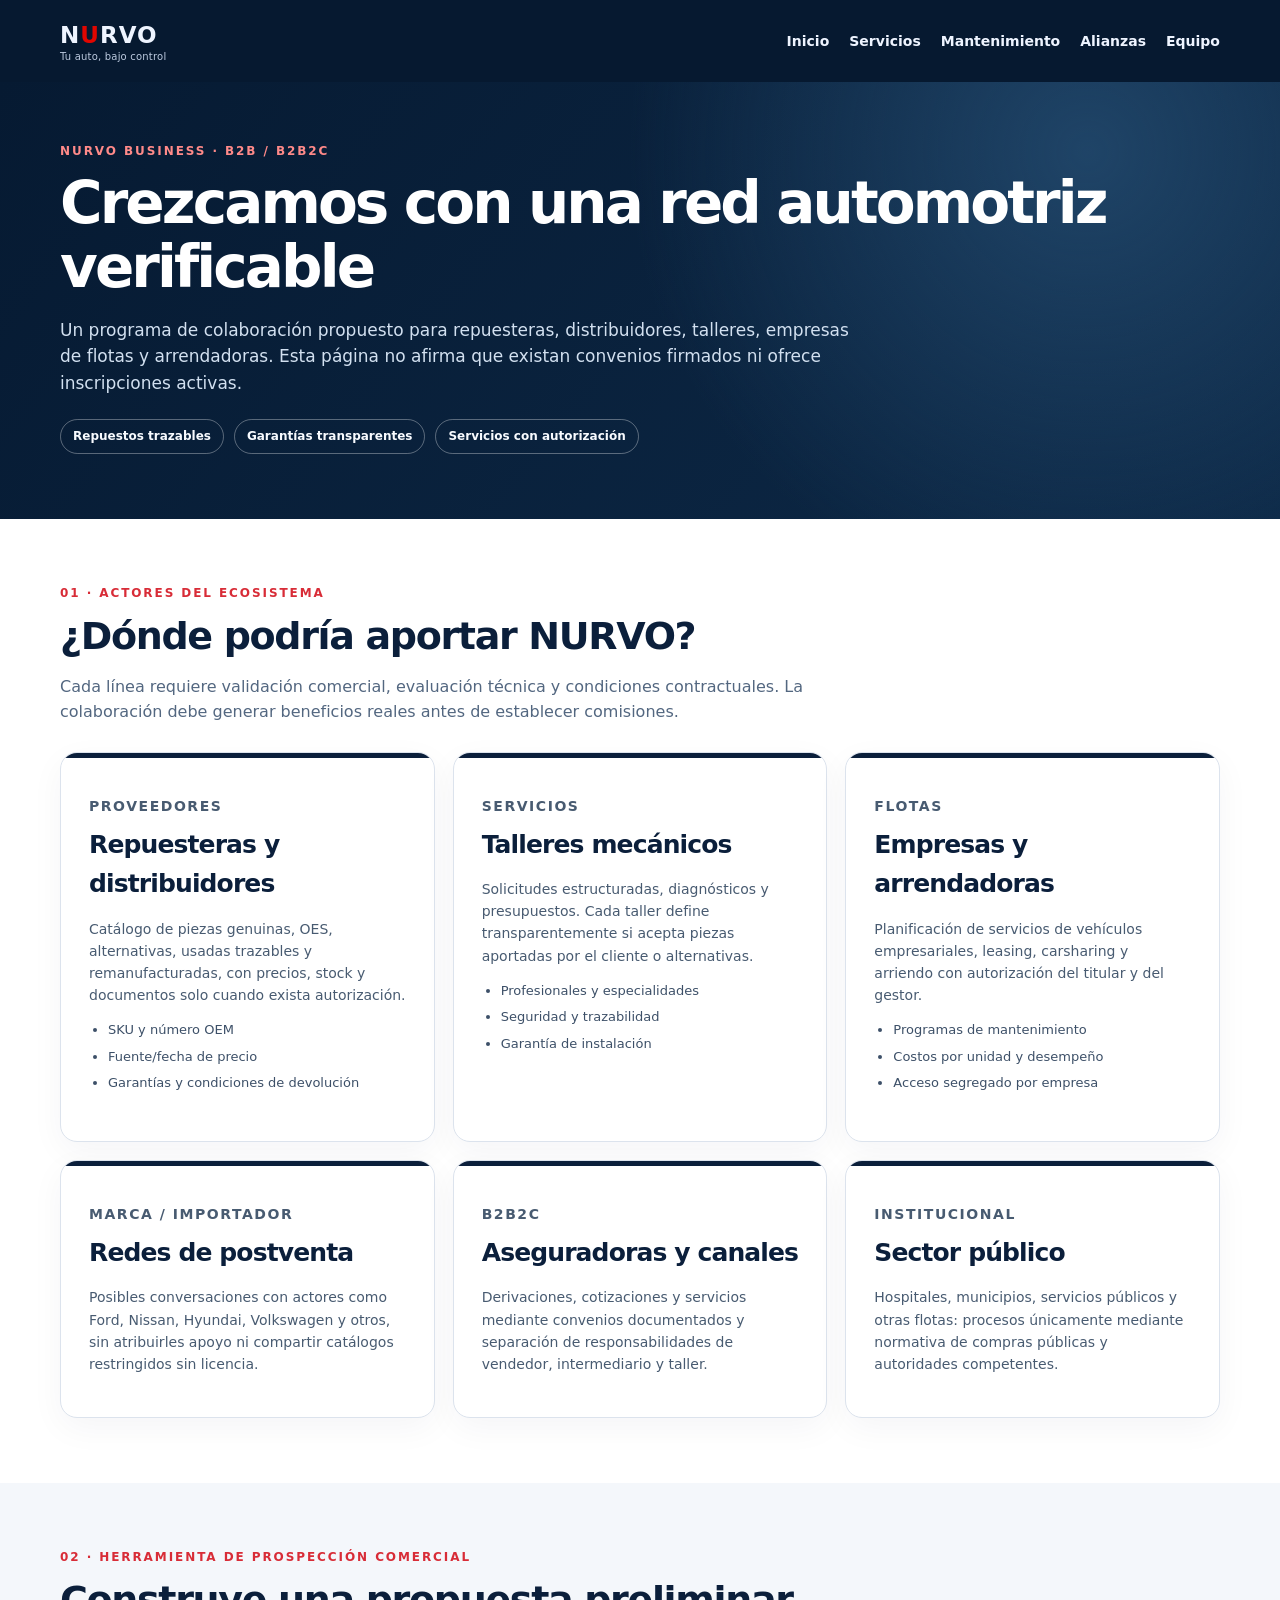
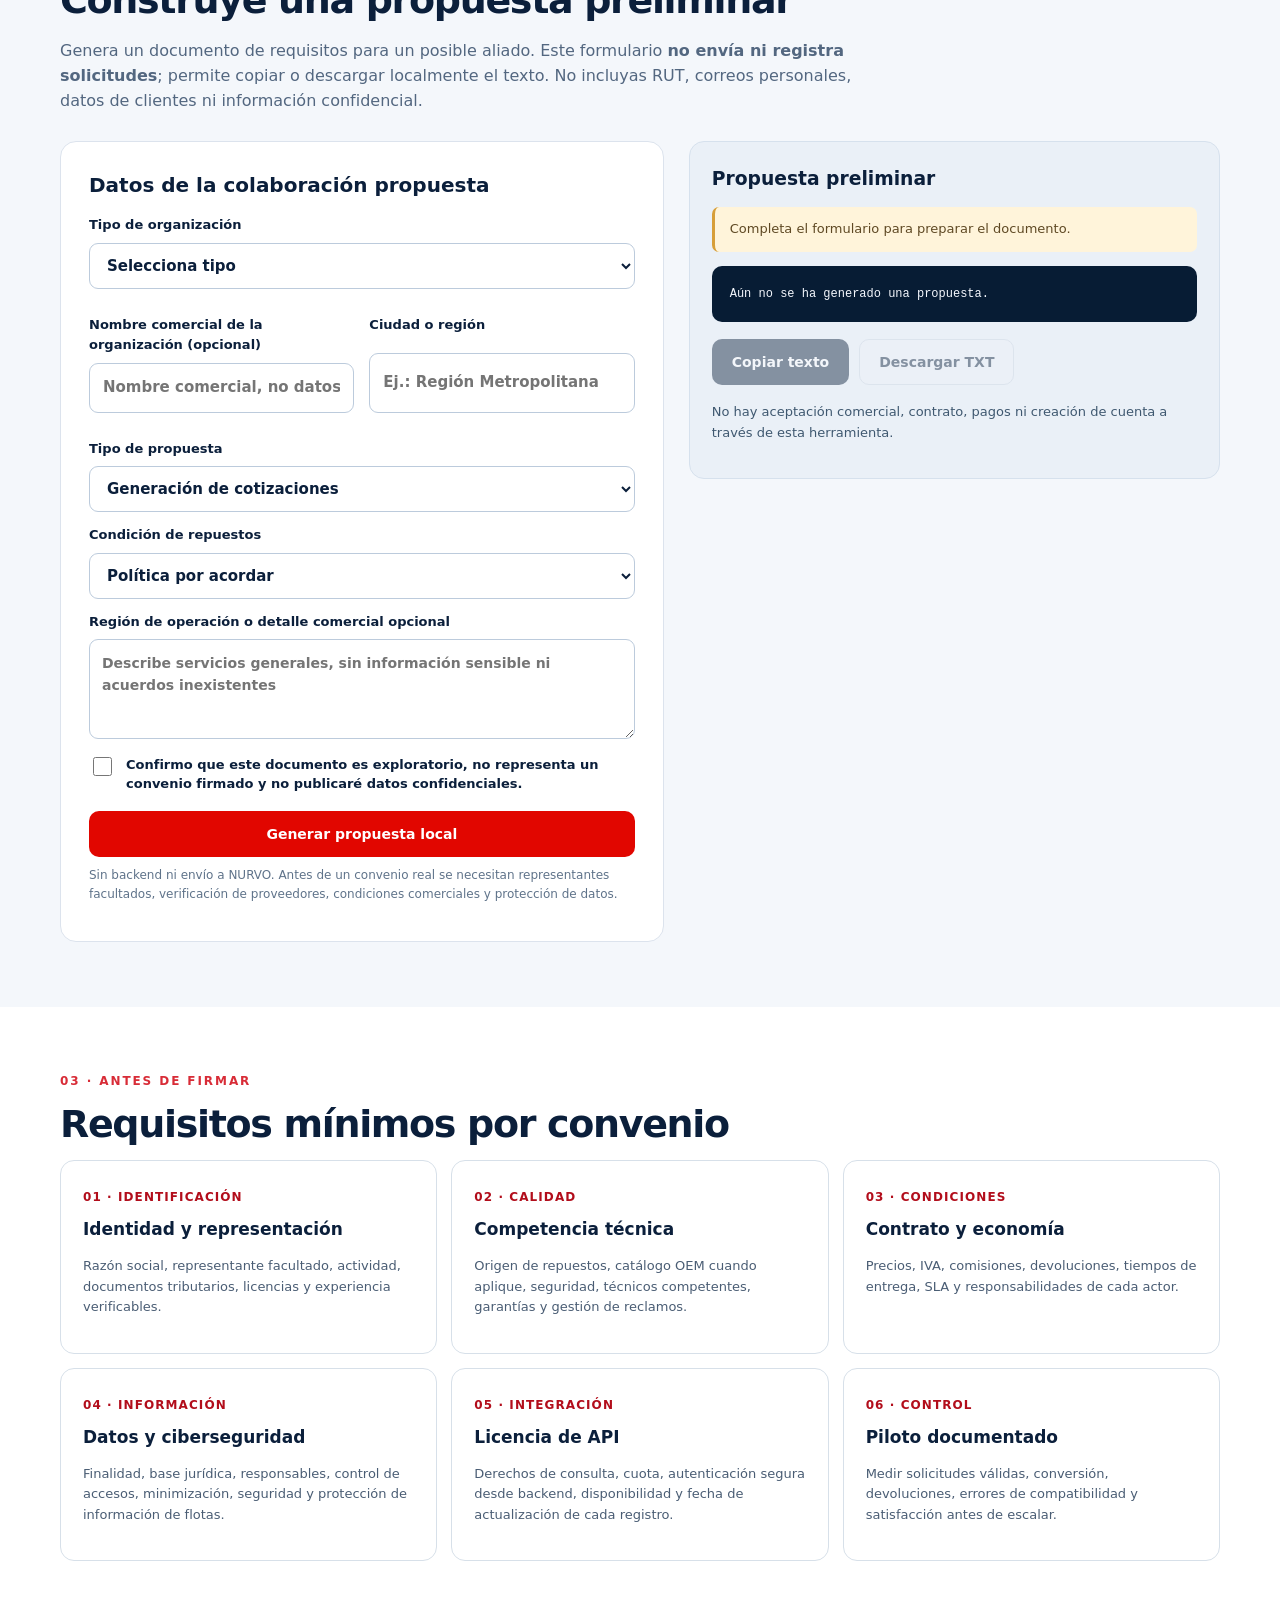
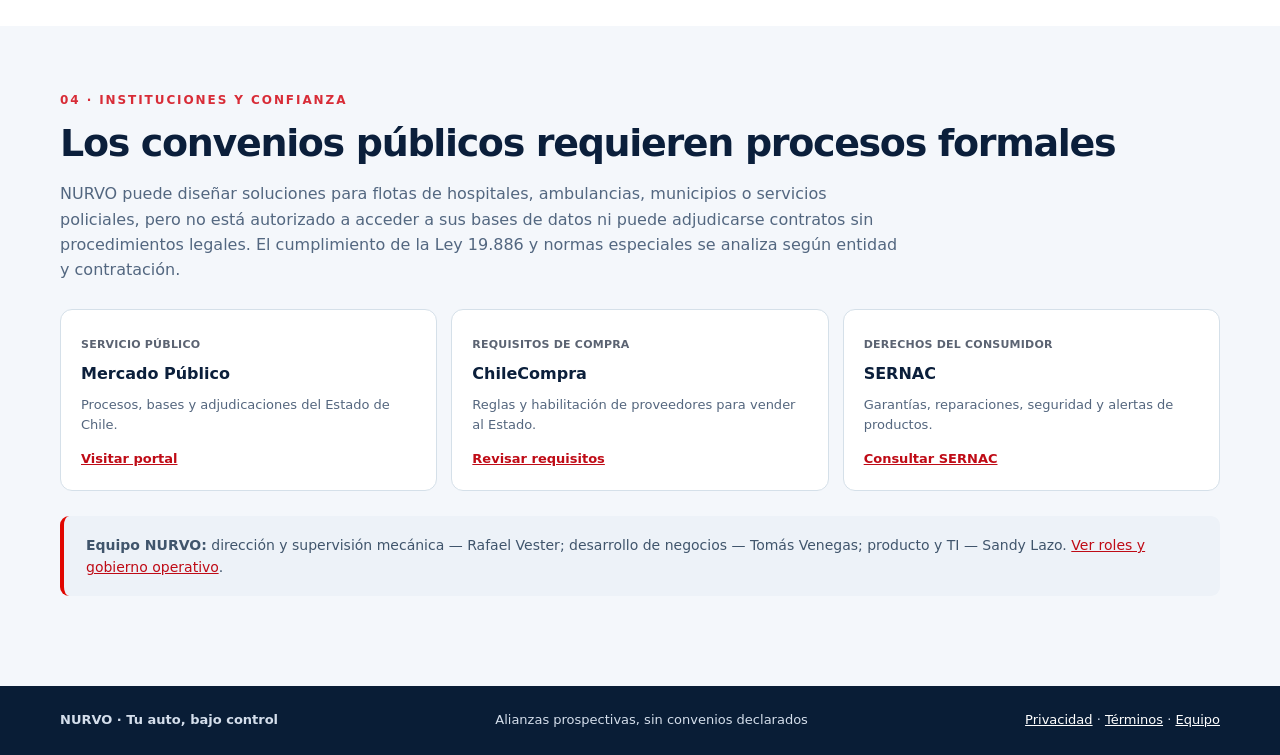
==== alianzas.html @ f5ff2548 "feat: create B2B/B2B2C partner program with honest capability and public procurement disclosures" ====
<!doctype html>
<html lang="es-CL"><head>
<meta charset="utf-8"><meta name="viewport" content="width=device-width,initial-scale=1">
<meta name="theme-color" content="#0B1F3B">
<meta http-equiv="Content-Security-Policy" content="default-src 'self'; script-src 'self'; style-src 'self'; connect-src 'self'; img-src 'self' data:; object-src 'none'; base-uri 'none'; form-action 'self'">
<meta name="description" content="Conoce la propuesta de alianzas de NURVO para repuesteras, talleres, distribuidores, flotas, arrendadoras y servicios públicos en Chile.">
<title>Alianzas para talleres, proveedores y flotas | NURVO</title>
<link rel="stylesheet" href="assets/ecosistema.css"><link rel="stylesheet" href="assets/nurvo-plus.css">
<script src="assets/alianzas.js" defer></script>
</head><body><a href="#contenido" class="skip">Saltar al contenido</a>
<header class="top"><nav class="container nav" aria-label="Principal"><a class="brand" href="index.html">N<span>U</span>RVO <small>Tu auto, bajo control</small></a><div class="nav-links"><a href="index.html">Inicio</a><a href="ecosistema.html">Servicios</a><a href="gestion.html">Mantenimiento</a><a href="alianzas.html" aria-current="page">Alianzas</a><a href="equipo.html">Equipo</a></div></nav></header>
<main id="contenido">
<section class="page-hero"><div class="container"><p class="overline">NURVO Business · B2B / B2B2C</p><h1>Crezcamos con una red automotriz verificable</h1>
<p class="lead">Un programa de colaboración propuesto para repuesteras, distribuidores, talleres, empresas de flotas y arrendadoras. Esta página no afirma que existan convenios firmados ni ofrece inscripciones activas.</p>
<div class="hero-meta"><span>Repuestos trazables</span><span>Garantías transparentes</span><span>Servicios con autorización</span></div></div></section>
<section class="page-section container"><p class="overline">01 · Actores del ecosistema</p><h2>¿Dónde podría aportar NURVO?</h2>
<p class="page-intro">Cada línea requiere validación comercial, evaluación técnica y condiciones contractuales. La colaboración debe generar beneficios reales antes de establecer comisiones.</p>
<div class="card-grid">
<article class="team-card"><p class="person-role">PROVEEDORES</p><h3>Repuesteras y distribuidores</h3><p>Catálogo de piezas genuinas, OES, alternativas, usadas trazables y remanufacturadas, con precios, stock y documentos solo cuando exista autorización.</p><ul><li>SKU y número OEM</li><li>Fuente/fecha de precio</li><li>Garantías y condiciones de devolución</li></ul></article>
<article class="team-card"><p class="person-role">SERVICIOS</p><h3>Talleres mecánicos</h3><p>Solicitudes estructuradas, diagnósticos y presupuestos. Cada taller define transparentemente si acepta piezas aportadas por el cliente o alternativas.</p><ul><li>Profesionales y especialidades</li><li>Seguridad y trazabilidad</li><li>Garantía de instalación</li></ul></article>
<article class="team-card"><p class="person-role">FLOTAS</p><h3>Empresas y arrendadoras</h3><p>Planificación de servicios de vehículos empresariales, leasing, carsharing y arriendo con autorización del titular y del gestor.</p><ul><li>Programas de mantenimiento</li><li>Costos por unidad y desempeño</li><li>Acceso segregado por empresa</li></ul></article>
<article class="team-card"><p class="person-role">MARCA / IMPORTADOR</p><h3>Redes de postventa</h3><p>Posibles conversaciones con actores como Ford, Nissan, Hyundai, Volkswagen y otros, sin atribuirles apoyo ni compartir catálogos restringidos sin licencia.</p></article>
<article class="team-card"><p class="person-role">B2B2C</p><h3>Aseguradoras y canales</h3><p>Derivaciones, cotizaciones y servicios mediante convenios documentados y separación de responsabilidades de vendedor, intermediario y taller.</p></article>
<article class="team-card"><p class="person-role">INSTITUCIONAL</p><h3>Sector público</h3><p>Hospitales, municipios, servicios públicos y otras flotas: procesos únicamente mediante normativa de compras públicas y autoridades competentes.</p></article>
</div></section>
<section class="page-section alt" id="propuesta"><div class="container"><p class="overline">02 · Herramienta de prospección comercial</p><h2>Construye una propuesta preliminar</h2><p class="page-intro">Genera un documento de requisitos para un posible aliado. Este formulario <strong>no envía ni registra solicitudes</strong>; permite copiar o descargar localmente el texto. No incluyas RUT, correos personales, datos de clientes ni información confidencial.</p>
<div class="form-layout">
<form class="form-panel" id="partner-form">
<h3>Datos de la colaboración propuesta</h3>
<label>Tipo de organización<select id="partner-type" required>
<option value="">Selecciona tipo</option>
<option value="repuestos">Repuestera o distribuidor</option>
<option value="taller">Taller mecánico</option>
<option value="flota">Empresa / gestor de flota privada</option>
<option value="arriendo">Carsharing, rent-a-car o leasing</option>
<option value="marca">Marca, importador o red autorizada</option>
<option value="publico">Entidad o flota pública</option>
</select></label>
<div class="two-fields">
<label>Nombre comercial de la organización (opcional)<input id="partner-org" maxlength="80" placeholder="Nombre comercial, no datos personales"></label>
<label>Ciudad o región<input id="partner-region" maxlength="70" placeholder="Ej.: Región Metropolitana"></label></div>
<label>Tipo de propuesta<select id="partner-proposal"><option value="cotizaciones">Generación de cotizaciones</option><option value="catalogo">Catálogo e inventario autorizado</option><option value="mantencion">Mantenimiento y postventa</option><option value="flota">Gestión de flota y programación</option><option value="referidos">Derivaciones y convenios</option></select></label>
<label>Condición de repuestos<select id="partner-parts"><option value="por_definir">Política por acordar</option><option value="genuinos">Genuinos / originales únicamente</option><option value="mixtos">Genuinos, OES y alternativos</option><option value="aportados">Puede evaluar piezas aportadas por el cliente</option></select></label>
<label>Región de operación o detalle comercial opcional<textarea id="partner-notes" maxlength="350" placeholder="Describe servicios generales, sin información sensible ni acuerdos inexistentes"></textarea></label>
<label class="check"><input id="partner-authorized" type="checkbox" required> Confirmo que este documento es exploratorio, no representa un convenio firmado y no publicaré datos confidenciales.</label>
<button class="btn primary wide-btn" type="submit">Generar propuesta local</button>
<p class="form-help">Sin backend ni envío a NURVO. Antes de un convenio real se necesitan representantes facultados, verificación de proveedores, condiciones comerciales y protección de datos.</p>
</form>
<aside class="results"><h3>Propuesta preliminar</h3>
<div id="partner-status" class="status-note" role="status" aria-live="polite">Completa el formulario para preparar el documento.</div>
<div id="partner-requirements"></div>
<pre id="partner-preview" tabindex="0">Aún no se ha generado una propuesta.</pre>
<div class="action-set">
<button class="btn dark" type="button" id="partner-copy" disabled>Copiar texto</button>
<button class="btn soft" type="button" id="partner-download" disabled>Descargar TXT</button>
</div><p class="field-note">No hay aceptación comercial, contrato, pagos ni creación de cuenta a través de esta herramienta.</p>
</aside></div></div></section>
<section class="page-section container"><p class="overline">03 · Antes de firmar</p><h2>Requisitos mínimos por convenio</h2>
<div class="process-grid">
<article class="step-card"><span class="step">01 · IDENTIFICACIÓN</span><h3>Identidad y representación</h3><p>Razón social, representante facultado, actividad, documentos tributarios, licencias y experiencia verificables.</p></article>
<article class="step-card"><span class="step">02 · CALIDAD</span><h3>Competencia técnica</h3><p>Origen de repuestos, catálogo OEM cuando aplique, seguridad, técnicos competentes, garantías y gestión de reclamos.</p></article>
<article class="step-card"><span class="step">03 · CONDICIONES</span><h3>Contrato y economía</h3><p>Precios, IVA, comisiones, devoluciones, tiempos de entrega, SLA y responsabilidades de cada actor.</p></article>
<article class="step-card"><span class="step">04 · INFORMACIÓN</span><h3>Datos y ciberseguridad</h3><p>Finalidad, base jurídica, responsables, control de accesos, minimización, seguridad y protección de información de flotas.</p></article>
<article class="step-card"><span class="step">05 · INTEGRACIÓN</span><h3>Licencia de API</h3><p>Derechos de consulta, cuota, autenticación segura desde backend, disponibilidad y fecha de actualización de cada registro.</p></article>
<article class="step-card"><span class="step">06 · CONTROL</span><h3>Piloto documentado</h3><p>Medir solicitudes válidas, conversión, devoluciones, errores de compatibilidad y satisfacción antes de escalar.</p></article>
</div></section>
<section class="page-section alt"><div class="container"><p class="overline">04 · Instituciones y confianza</p><h2>Los convenios públicos requieren procesos formales</h2>
<p class="page-intro">NURVO puede diseñar soluciones para flotas de hospitales, ambulancias, municipios o servicios policiales, pero no está autorizado a acceder a sus bases de datos ni puede adjudicarse contratos sin procedimientos legales. El cumplimiento de la Ley 19.886 y normas especiales se analiza según entidad y contratación.</p>
<div class="source-grid">
<article class="source-tile"><span class="source-state">SERVICIO PÚBLICO</span><h3>Mercado Público</h3><p>Procesos, bases y adjudicaciones del Estado de Chile.</p><a href="https://www.mercadopublico.cl/" rel="noopener noreferrer" target="_blank">Visitar portal</a></article>
<article class="source-tile"><span class="source-state">REQUISITOS DE COMPRA</span><h3>ChileCompra</h3><p>Reglas y habilitación de proveedores para vender al Estado.</p><a href="https://www.chilecompra.cl/como-vender-al-estado/" rel="noopener noreferrer" target="_blank">Revisar requisitos</a></article>
<article class="source-tile"><span class="source-state">DERECHOS DEL CONSUMIDOR</span><h3>SERNAC</h3><p>Garantías, reparaciones, seguridad y alertas de productos.</p><a href="https://www.sernac.cl/" rel="noopener noreferrer" target="_blank">Consultar SERNAC</a></article>
</div><div class="headline-strip"><p><strong>Equipo NURVO:</strong> dirección y supervisión mecánica — Rafael Vester; desarrollo de negocios — Tomás Venegas; producto y TI — Sandy Lazo. <a href="equipo.html">Ver roles y gobierno operativo</a>.</p></div></div></section>
</main><footer><div class="container footer"><strong>NURVO · Tu auto, bajo control</strong><span>Alianzas prospectivas, sin convenios declarados</span><div><a href="privacidad.html">Privacidad</a> · <a href="terminos.html">Términos</a> · <a href="equipo.html">Equipo</a></div></div></footer>
</body></html>
---- assets/ecosistema.css ----
:root{--ink:#0b1f3b;--red:#e10600;--slate:#4e5f76;--line:#dce3ed;--light:#f4f7fb;--white:#fff;font-family:Inter,ui-sans-serif,system-ui,-apple-system,"Segoe UI",sans-serif;color:var(--ink);background:#fff}
*{box-sizing:border-box}html{scroll-behavior:smooth;scroll-padding-top:90px}body{margin:0;line-height:1.58}a{color:#bf0b16}button,input,select{font:inherit}button{cursor:pointer}a:focus-visible,button:focus-visible,input:focus-visible,select:focus-visible{outline:3px solid #e10600;outline-offset:3px}
.skip{position:absolute;top:-5rem;left:0;background:white;padding:12px;z-index:50}.skip:focus{top:0}
.container{width:min(1160px,calc(100% - 40px));margin:auto}.top{background:#061930;color:white;position:relative;z-index:3}.nav{display:flex;align-items:center;justify-content:space-between;gap:24px;min-height:82px}.nav-links{display:flex;gap:20px;align-items:center;flex-wrap:wrap}.nav a{color:#eef4ff;text-decoration:none;font-size:14px;font-weight:650}.nav a:hover{color:#ff8c8a}.brand{font-size:23px!important;font-weight:900!important;letter-spacing:1px;white-space:nowrap}.brand>span{color:var(--red)}.brand small{display:block;font-size:10px;font-weight:500;letter-spacing:.02em;color:#bdcbe0;margin-top:-5px}
.hero{background:radial-gradient(circle at 92% 8%,#25415c 0,transparent 42%),linear-gradient(135deg,#061830,#0c2544 65%,#08172b);color:white;padding:76px 0 78px}.hero-grid{display:grid;grid-template-columns:1.35fr .85fr;gap:65px;align-items:center}.hero h1{font-size:clamp(35px,5.1vw,62px);line-height:1.09;letter-spacing:-.047em;margin:11px 0 21px;font-weight:800}.hero h1 em{font-style:normal;color:#ff6c6f}.hero .lead{font-size:17px;color:#d4dfef;max-width:650px}.overline{text-transform:uppercase;font-size:12px;letter-spacing:.16em;font-weight:800;color:#d82c37;margin:0 0 11px}.hero .overline{color:#ff7b7f}
.hero-actions,.actions{display:flex;gap:12px;flex-wrap:wrap;margin-top:23px}.btn{display:inline-flex;align-items:center;justify-content:center;border-radius:10px;text-align:center;border:1px solid transparent;min-height:46px;padding:11px 19px;font-weight:750;text-decoration:none;font-size:14px;transition:transform .18s,background .18s}.btn:hover{transform:translateY(-1px)}.btn:disabled{cursor:not-allowed;opacity:.45;transform:none}.btn.primary{background:var(--red);color:white}.btn.primary:hover{background:#bb0804}.btn.ghost{border-color:#708298;color:#fff;background:transparent}.btn.dark{background:var(--ink);color:#fff}.btn.soft{background:#edf1f7;color:var(--ink);border-color:#cdd6e3}
.hero-panel{border:1px solid #536681;background:#102a46b3;border-radius:20px;padding:30px;box-shadow:0 16px 55px #0003}.stat{padding:15px 0;border-bottom:1px solid #48617a;display:grid;gap:3px}.stat span{font-size:12px;color:#ff8386;font-weight:900;letter-spacing:.12em}.stat strong{font-size:16px}.hero-alert{background:#ffffff16;border-left:3px solid #ff6568;color:#e5eef7;padding:14px;margin-top:22px;font-size:13px}.caption{font-size:12px;color:#64748b;margin:15px 0 0}.caption.light{color:#a8b8cc}.section{padding-top:76px;padding-bottom:79px}.section h2{font-size:clamp(28px,3vw,39px);letter-spacing:-.035em;margin:0 0 17px;line-height:1.2}.section h3{font-size:19px;line-height:1.25;margin:4px 0 12px}.section-head{display:flex;align-items:end;justify-content:space-between;gap:50px;margin-bottom:27px}.section-head>div{flex:1}.section-head>p{max-width:450px;color:var(--slate);margin:0}.intro{max-width:780px;color:var(--slate)}
.taxonomy{display:grid;grid-template-columns:repeat(3,1fr);gap:16px;margin-bottom:25px}.type-card{background:#f8fafc;border:1px solid var(--line);border-radius:13px;padding:22px}.type-card .number{font-size:11px;color:#ba1f2a;font-weight:800}.type-card p{font-size:14px;color:#55667a;margin:8px 0 0}
.panel{background:white;border:1px solid var(--line);border-radius:16px;padding:27px;box-shadow:0 8px 30px #10223a09;min-width:0}.panel-heading{display:flex;justify-content:space-between;align-items:center;gap:20px}.muted,.panel p{color:#52637b}.panel .caption{color:#64748b}.filter-row{display:grid;grid-template-columns:repeat(2,minmax(0,1fr));gap:15px}label{font-size:13px;font-weight:750;display:grid;gap:7px;margin:13px 0}input:not([type=checkbox]),select{border:1px solid #bccbdc;border-radius:9px;padding:12px 13px;color:var(--ink);background:#fff;width:100%;min-width:0;font-size:15px}input:focus,select:focus{border-color:#aa1b28}.check{display:flex;align-items:flex-start;gap:11px;line-height:1.45;margin:17px 0;font-weight:600}.check input{width:19px;height:19px;flex:none;accent-color:#aa141e;margin-top:1px}
.part-grid{display:grid;grid-template-columns:repeat(4,minmax(0,1fr));gap:11px;margin-top:17px}.part-tile{padding:16px;border:1px solid var(--line);border-radius:11px;background:#fcfdff;min-height:115px}.part-tile strong{display:block;font-size:14px;margin-bottom:6px}.part-tile span{font-size:12px;color:#586c84}.muted-bg{background:var(--light)}.two-col{display:grid;grid-template-columns:1.12fr .88fr;gap:23px;margin-top:25px;align-items:start}.output{position:sticky;top:14px}.notice{border-left:3px solid #d53e47;background:#fff2f2;padding:12px 14px!important;color:#7d2730!important;margin:0 0 19px!important;border-radius:6px}.notice[data-status="ok"]{background:#e8f4ec;color:#235c41!important;border-color:#39835c}
.checks{display:grid;gap:10px}.check-item{background:#f1f4f8;border-left:3px solid #596b82;border-radius:5px;padding:11px 13px;font-size:13px}.check-item.warn{border-color:#d39c1e;background:#fff5de}.check-item.danger{border-color:#c52c34;background:#fff0f0}#request-preview{white-space:pre-wrap;overflow-wrap:anywhere;background:#0b1f3b;color:#e2eaf7;border-radius:10px;padding:18px;max-height:340px;overflow:auto;font-size:12px;line-height:1.65;max-width:100%;font-family:ui-monospace,SFMono-Regular,Consolas,monospace}
.clean-list{padding-left:18px;color:#42556b}.clean-list li{margin-bottom:12px}.business-grid{display:grid;grid-template-columns:repeat(3,minmax(0,1fr));gap:18px;margin-top:28px}.business-grid article p{font-size:14px}.business-grid article strong{font-size:12px;text-transform:uppercase;letter-spacing:.06em;color:#c9232c}.source-callout{background:#e9eef5;padding:16px 20px;margin-top:22px;border-radius:10px;font-size:14px}
.legal-grid{display:grid;grid-template-columns:repeat(3,minmax(0,1fr));gap:16px}.legal-grid article p{font-size:14px}.legal-grid a{font-weight:750;font-size:13px}.legal-bottom{margin-top:19px}.legal-bottom p{margin:3px 0 9px}.footer{display:flex;gap:25px;justify-content:space-between;flex-wrap:wrap;padding:24px 0;font-size:13px;color:#d4deeb}.footer a{color:white}footer{background:#091d36}
.doc-page .hero{padding:52px 0}.doc-body{max-width:950px}.doc-body section{padding:22px 0;border-bottom:1px solid var(--line)}.doc-body h2{font-size:23px;margin:8px 0}.doc-body p,.doc-body li{font-size:15px;color:#42556b}.doc-body li{margin:8px 0}.doc-alert{padding:17px 20px;background:#fff5db;border-left:4px solid #d49b21;border-radius:8px;color:#5c451b}
@media(max-width:1100px){.part-grid{grid-template-columns:repeat(3,1fr)}.hero-grid{gap:35px}}
@media(max-width:900px){.hero-grid,.two-col{grid-template-columns:1fr}.output{position:static}.taxonomy,.business-grid,.legal-grid{grid-template-columns:repeat(2,minmax(0,1fr))}.section-head{display:block}.section-head>p{max-width:100%}.nav-links{gap:12px}}
@media(max-width:600px){.container{width:min(100% - 32px,1160px)}.nav{padding:16px 0}.nav-links{width:100%;gap:13px}.hero{padding:48px 0}.hero-panel{padding:21px}.section{padding-top:51px;padding-bottom:53px}.taxonomy,.business-grid,.legal-grid,.filter-row,.part-grid{grid-template-columns:1fr}.panel{padding:18px}.hero h1{font-size:38px}.footer{display:block}.footer span{display:block;margin:10px 0}.section-head{margin-bottom:18px}}
@media(prefers-reduced-motion:reduce){*,*:before,*:after{scroll-behavior:auto!important;transition:none!important;animation:none!important}}
.brand-sources{margin-bottom:24px}
---- assets/nurvo-plus.css ----
/* NURVO | consistent design extensions for team, maintenance, fleet and partner tools. */
:root{--nv-red:#e10600;--nv-blue:#0b1f3b;--nv-mist:#f4f7fb;--nv-border:#dce3ed}
.page-hero{background:radial-gradient(circle at 85% 16%,#1f4467 0,transparent 40%),linear-gradient(130deg,#061a32,#0d2947);color:white;padding:60px 0 65px}
.page-hero h1{font-size:clamp(34px,5vw,58px);line-height:1.1;letter-spacing:-.05em;margin:9px 0 17px}
.page-hero .lead{color:#d2e0f0;max-width:790px;font-size:17px}
.page-hero .overline{color:#ff8a89}.hero-meta{display:flex;gap:10px;flex-wrap:wrap;margin-top:22px}
.hero-meta span{border:1px solid #ffffff54;color:#f8fbff;padding:7px 12px;border-radius:100px;font-size:12px;font-weight:700}
.page-section{padding:65px 0}.page-section.alt{background:#f4f7fb}.page-section h2{font-size:clamp(26px,3vw,38px);letter-spacing:-.035em;line-height:1.16;margin:0 0 14px}
.page-intro{max-width:840px;color:#536780;margin-bottom:27px}
.card-grid{display:grid;grid-template-columns:repeat(3,minmax(0,1fr));gap:18px}
.team-card{position:relative;overflow:hidden;border:1px solid var(--nv-border);border-radius:17px;background:white;padding:28px;box-shadow:0 10px 34px #0b1f3b0b;height:100%}
.team-card:before{content:"";position:absolute;inset:0 auto auto 0;width:100%;height:5px;background:var(--nv-blue)}
.team-card.ceo:before{background:var(--nv-red)}
.person-initials{display:flex;align-items:center;justify-content:center;width:62px;height:62px;border-radius:16px;background:#0b1f3b;color:white;font-size:22px;font-weight:800;letter-spacing:-.03em;margin-bottom:20px}
.team-card.ceo .person-initials{background:#a41323}
.person-role{font-size:12px;font-weight:850;text-transform:uppercase;letter-spacing:.11em;color:#af2633;margin-bottom:8px}
.team-card h3{font-size:25px;letter-spacing:-.035em;margin:0 0 7px}
.person-subtitle{font-weight:700;font-size:13px;color:#4f6179;margin:0 0 16px}
.team-card p{font-size:14px;color:#485b71}
.team-card ul{padding-left:19px;font-size:13px;color:#3d5068}
.team-card li{padding-bottom:6px}
.plain-tag{display:inline-flex;margin:10px 0 0;border:1px solid #d1dbe7;border-radius:100px;padding:4px 11px;font-size:11px;font-weight:750;background:#f6f9fc;color:#263a51}
.headline-strip{border-left:4px solid #e10600;background:#edf2f8;padding:18px 22px;border-radius:9px;margin:25px 0}
.headline-strip p{margin:0;font-size:14px;color:#40556c}
.process-grid{display:grid;grid-template-columns:repeat(3,minmax(0,1fr));gap:14px}
.step-card{border:1px solid #d7e0e9;border-radius:14px;padding:22px;background:white}
.step-card .step{font-size:12px;color:#b20d1b;font-weight:900;letter-spacing:.09em}
.step-card h3{font-size:17px;margin:8px 0}
.step-card p{font-size:13px;color:#4a5d74}
.form-layout{display:grid;grid-template-columns:minmax(0,1fr) minmax(0,.88fr);align-items:start;gap:25px}
.form-panel{border:1px solid var(--nv-border);border-radius:16px;background:white;padding:28px;min-width:0}
.form-panel h3{font-size:20px;margin:0 0 14px}
.form-panel fieldset{border:0;margin:0;padding:0}
.form-panel legend{font-size:15px;font-weight:800;padding:17px 0 2px}
.form-panel .form-help{font-size:12px;color:#5f738a;margin:9px 0}
.form-panel textarea{border-radius:9px;border:1px solid #bccbdc;resize:vertical;width:100%;min-height:100px;padding:12px;font:inherit;font-size:14px}
.form-panel [type=checkbox]{accent-color:#e10600}
.two-fields{display:grid;grid-template-columns:repeat(2,minmax(0,1fr));gap:15px}
.wide-btn{width:100%}.results{background:#eaf0f7;border:1px solid #d6e1ed;border-radius:15px;padding:22px;min-width:0}
.results h3{margin:0 0 12px}.results pre{white-space:pre-wrap;overflow-wrap:anywhere;max-height:340px;overflow:auto;background:#071c34;color:#f4f7fd;padding:18px;border-radius:10px;font:12px/1.7 ui-monospace,SFMono-Regular,Consolas,monospace}
.results p{font-size:13px;color:#3f5870}
.status-note{padding:12px 15px;border-left:3px solid #d79e38;background:#fff4da;color:#5f4924;border-radius:7px;margin:14px 0;font-size:13px}
.status-note.good{background:#e8f4ed;border-color:#39916b;color:#1d563e}
.field-note{font-size:12px;color:#62748a}
.metric-row{display:grid;grid-template-columns:repeat(3,minmax(0,1fr));gap:13px;margin:19px 0}
.metric{background:#f0f5fb;padding:16px;border-radius:11px}
.metric strong{display:block;font-size:25px;letter-spacing:-.04em}
.metric span{font-size:12px;color:#52677f}
.table-scroll{width:100%;overflow-x:auto;border:1px solid #dce3ed;border-radius:13px}
.data-table{border-collapse:collapse;min-width:650px;width:100%;font-size:13px}
.data-table th{background:#0b1f3b;color:#fff;text-align:left;font-size:12px;padding:13px}
.data-table td{border-top:1px solid #e4eaf1;padding:12px;vertical-align:top}
.data-table tr:nth-child(even) td{background:#fafcfe}
.data-table button{border:1px solid #aebaca;background:#fff;color:#9a1625;border-radius:7px;padding:6px 10px;font-size:12px}
.action-set{display:flex;gap:10px;flex-wrap:wrap;margin:17px 0}
.action-set button,.action-set a{max-width:100%}
.source-grid{display:grid;grid-template-columns:repeat(3,minmax(0,1fr));gap:14px}
.source-tile{border:1px solid #d5e0e9;border-radius:12px;padding:20px;background:white}
.source-tile h3{font-size:16px;margin:5px 0}.source-tile p{font-size:13px;color:#54667e;margin:9px 0}
.source-state{font-size:11px;letter-spacing:.02em;font-weight:800;color:#5b6372}
.source-state.live{color:#286448}
.source-tile a{font-weight:750;font-size:13px}
.timeline{display:grid;grid-template-columns:repeat(4,minmax(0,1fr));gap:14px;margin-top:24px}
.timeline>div{padding:16px 14px;border-top:3px solid #a7b5c8;background:white;border-radius:9px}
.timeline h3{font-size:14px;margin:5px 0}
.timeline p{font-size:12px;color:#5b7189}
.kpi-list{padding-left:20px;color:#42556f;font-size:14px}.kpi-list li{margin:8px 0}
.anchor-nav{display:flex;gap:10px;flex-wrap:wrap;margin-top:20px}
.anchor-nav a{display:inline-block;padding:8px 12px;background:#fff;border:1px solid #d3dce8;border-radius:9px;font-size:13px;font-weight:700;text-decoration:none;color:#102b4c}
.anchor-nav a:hover{border-color:#e10600}
.callout-warn{padding:16px 19px;background:#fff6df;border-left:4px solid #c99837;border-radius:8px;color:#684d19;font-size:13px}
@media(max-width:960px){.card-grid,.source-grid,.timeline{grid-template-columns:repeat(2,minmax(0,1fr))}.form-layout{grid-template-columns:1fr}}
@media(max-width:650px){.page-hero{padding:45px 0}.page-section{padding:45px 0}.card-grid,.process-grid,.source-grid,.timeline,.two-fields,.metric-row{grid-template-columns:1fr}.form-panel,.results{padding:18px}.person-initials{width:54px;height:54px;font-size:20px}.nav-links{gap:13px}.data-table{min-width:590px}}
@media(prefers-reduced-motion:reduce){*{scroll-behavior:auto!important;transition:none!important}}
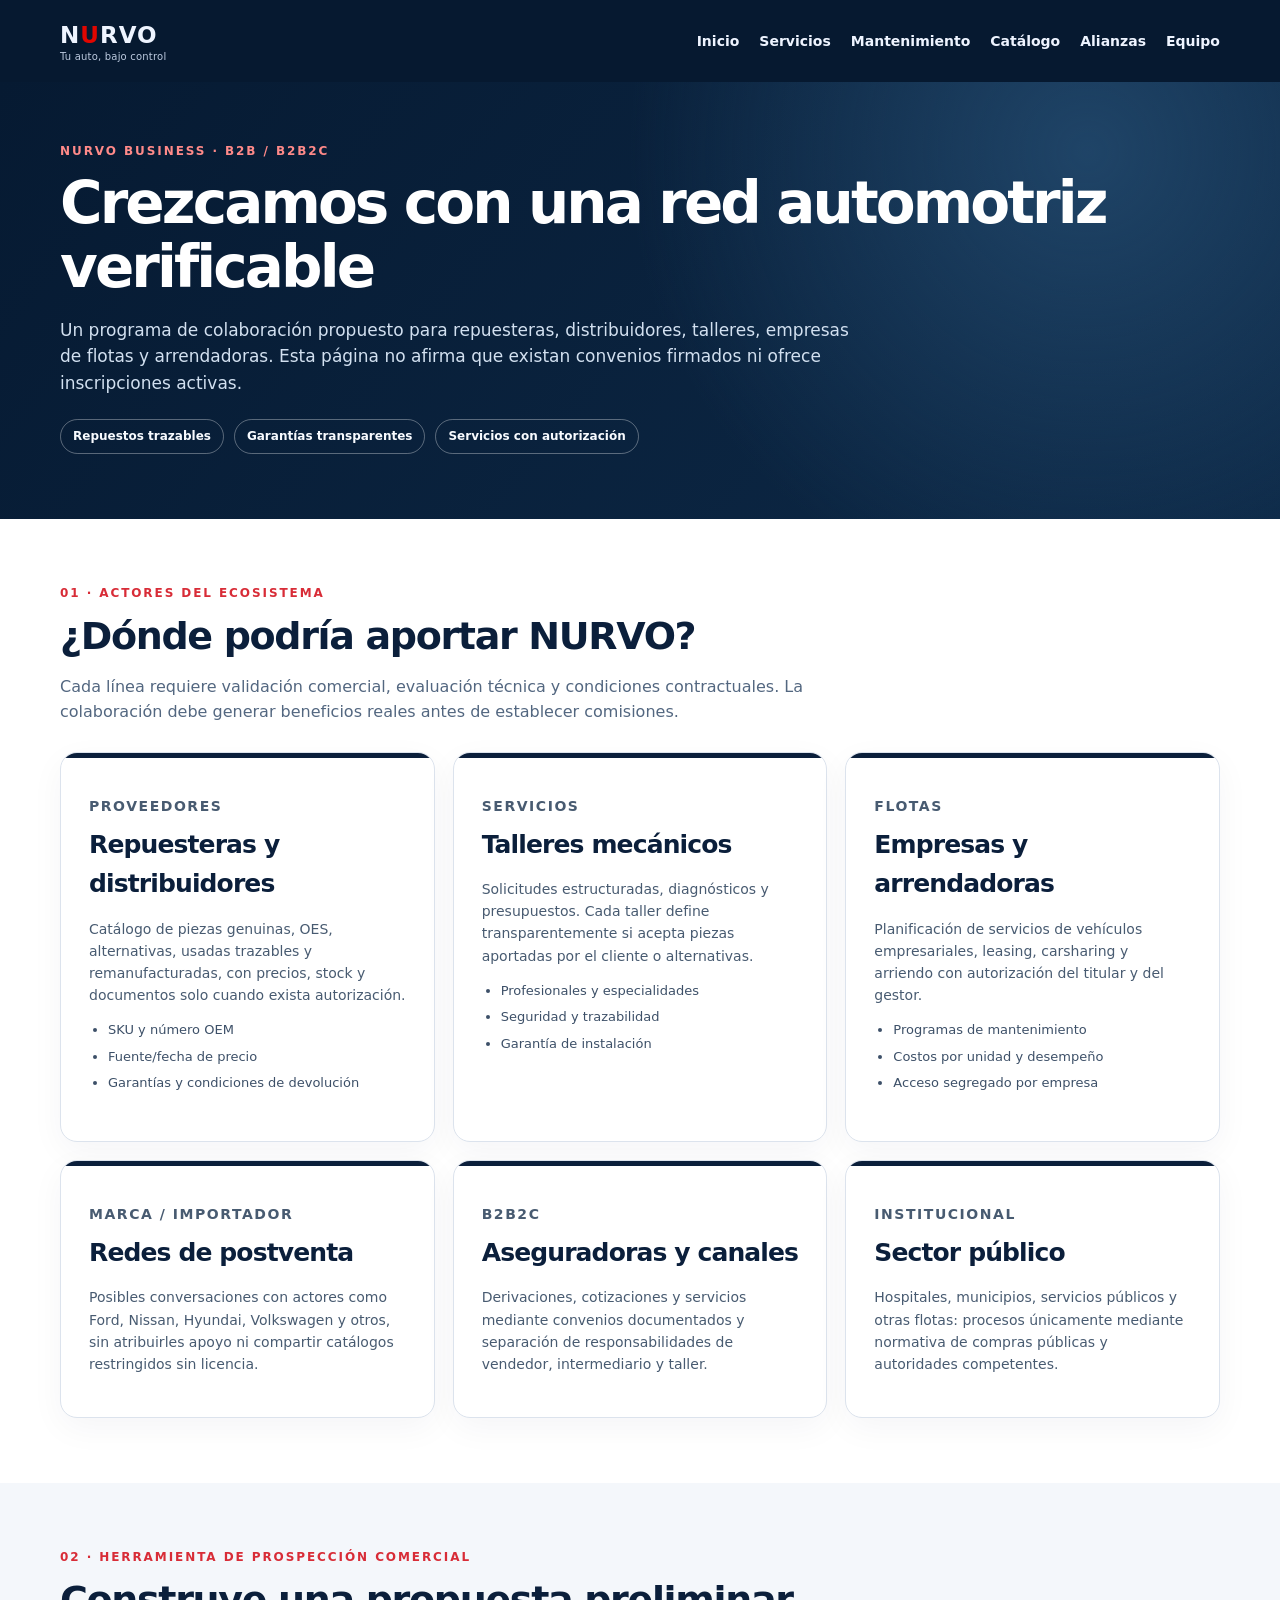
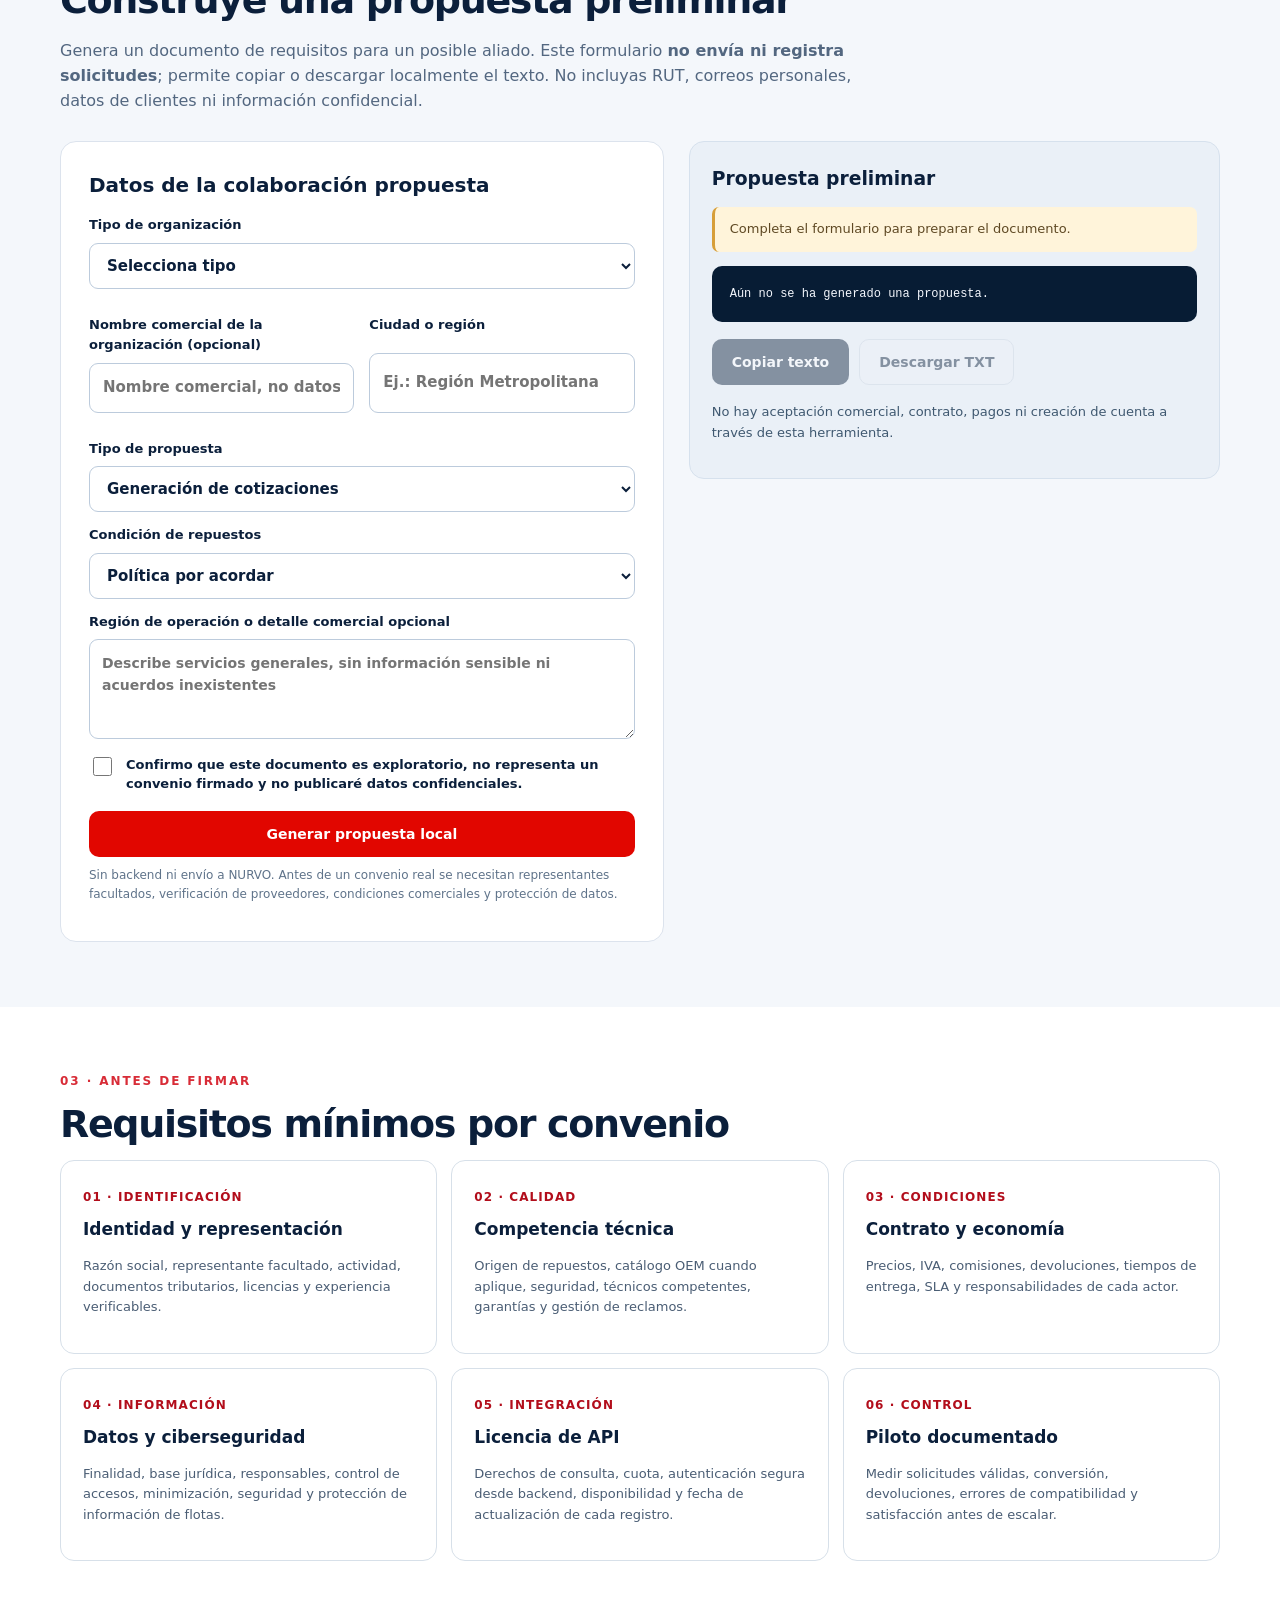
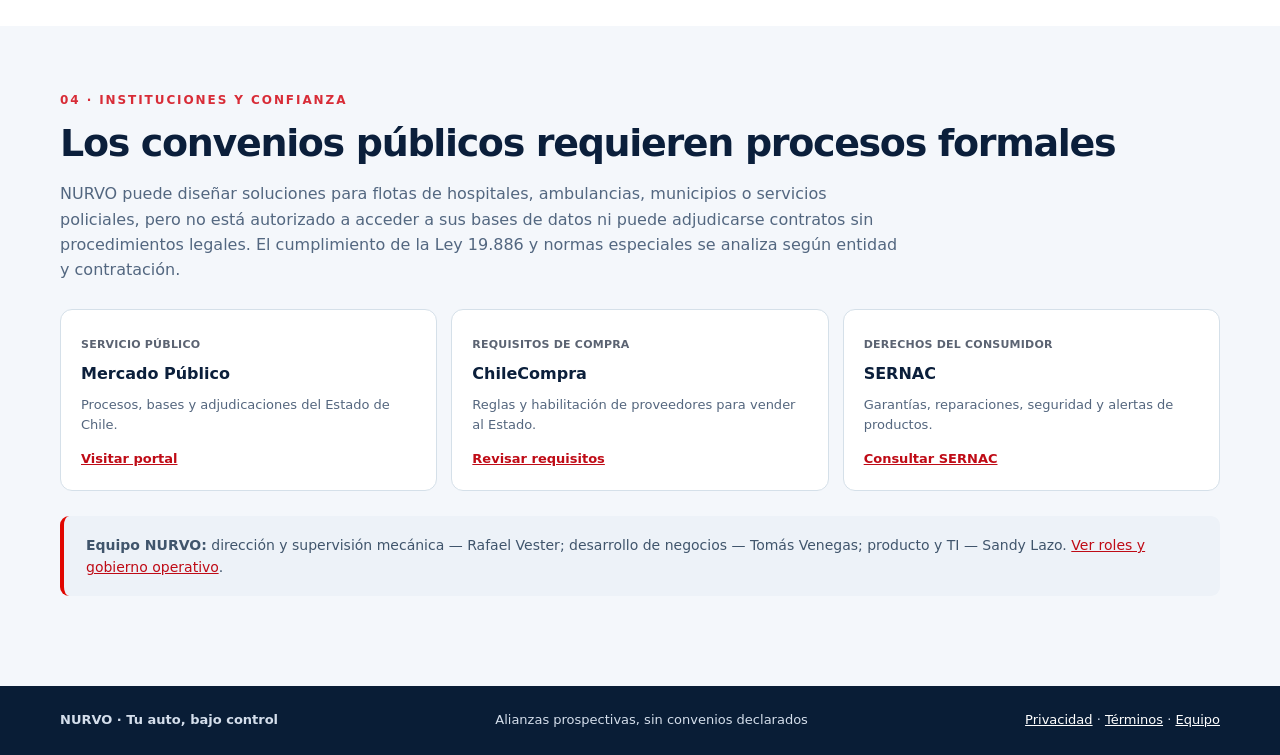
==== commit 729febbb: "feat(web): connect optional sourced catalogue across NURVO navigation" ====
--- a/alianzas.html
+++ b/alianzas.html
@@ -8,7 +8,7 @@
 <link rel="stylesheet" href="assets/ecosistema.css"><link rel="stylesheet" href="assets/nurvo-plus.css">
 <script src="assets/alianzas.js" defer></script>
 </head><body><a href="#contenido" class="skip">Saltar al contenido</a>
-<header class="top"><nav class="container nav" aria-label="Principal"><a class="brand" href="index.html">N<span>U</span>RVO <small>Tu auto, bajo control</small></a><div class="nav-links"><a href="index.html">Inicio</a><a href="ecosistema.html">Servicios</a><a href="gestion.html">Mantenimiento</a><a href="alianzas.html" aria-current="page">Alianzas</a><a href="equipo.html">Equipo</a></div></nav></header>
+<header class="top"><nav class="container nav" aria-label="Principal"><a class="brand" href="index.html">N<span>U</span>RVO <small>Tu auto, bajo control</small></a><div class="nav-links"><a href="index.html">Inicio</a><a href="ecosistema.html">Servicios</a><a href="gestion.html">Mantenimiento</a><a href="catalogo.html">Catálogo</a><a href="alianzas.html" aria-current="page">Alianzas</a><a href="equipo.html">Equipo</a></div></nav></header>
 <main id="contenido">
 <section class="page-hero"><div class="container"><p class="overline">NURVO Business · B2B / B2B2C</p><h1>Crezcamos con una red automotriz verificable</h1>
 <p class="lead">Un programa de colaboración propuesto para repuesteras, distribuidores, talleres, empresas de flotas y arrendadoras. Esta página no afirma que existan convenios firmados ni ofrece inscripciones activas.</p>
--- a/assets/nurvo-plus.css
+++ b/assets/nurvo-plus.css
@@ -72,3 +72,7 @@
 @media(max-width:960px){.card-grid,.source-grid,.timeline{grid-template-columns:repeat(2,minmax(0,1fr))}.form-layout{grid-template-columns:1fr}}
 @media(max-width:650px){.page-hero{padding:45px 0}.page-section{padding:45px 0}.card-grid,.process-grid,.source-grid,.timeline,.two-fields,.metric-row{grid-template-columns:1fr}.form-panel,.results{padding:18px}.person-initials{width:54px;height:54px;font-size:20px}.nav-links{gap:13px}.data-table{min-width:590px}}
 @media(prefers-reduced-motion:reduce){*{scroll-behavior:auto!important;transition:none!important}}
+
+.gap-top{margin-top:22px}
+
+@media(max-width:900px){.nav{flex-wrap:wrap}.nav-links{width:100%}}
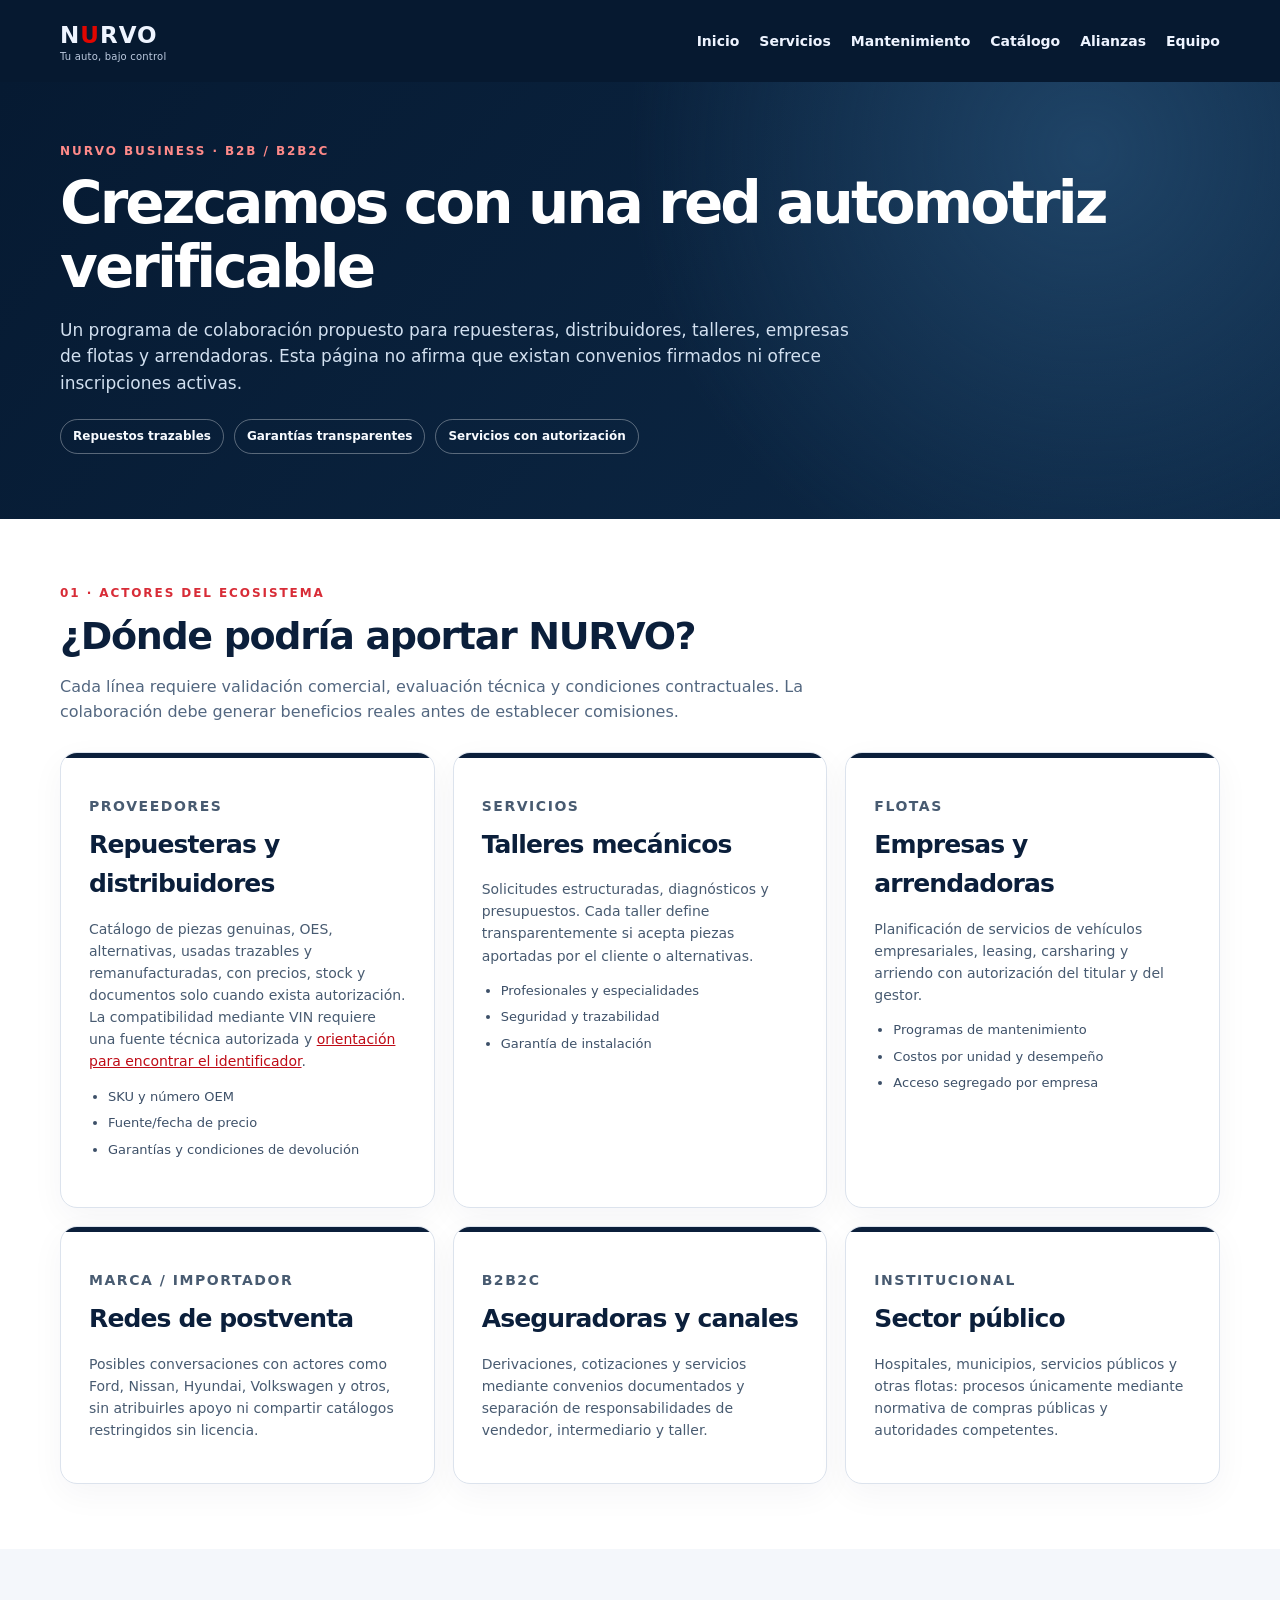
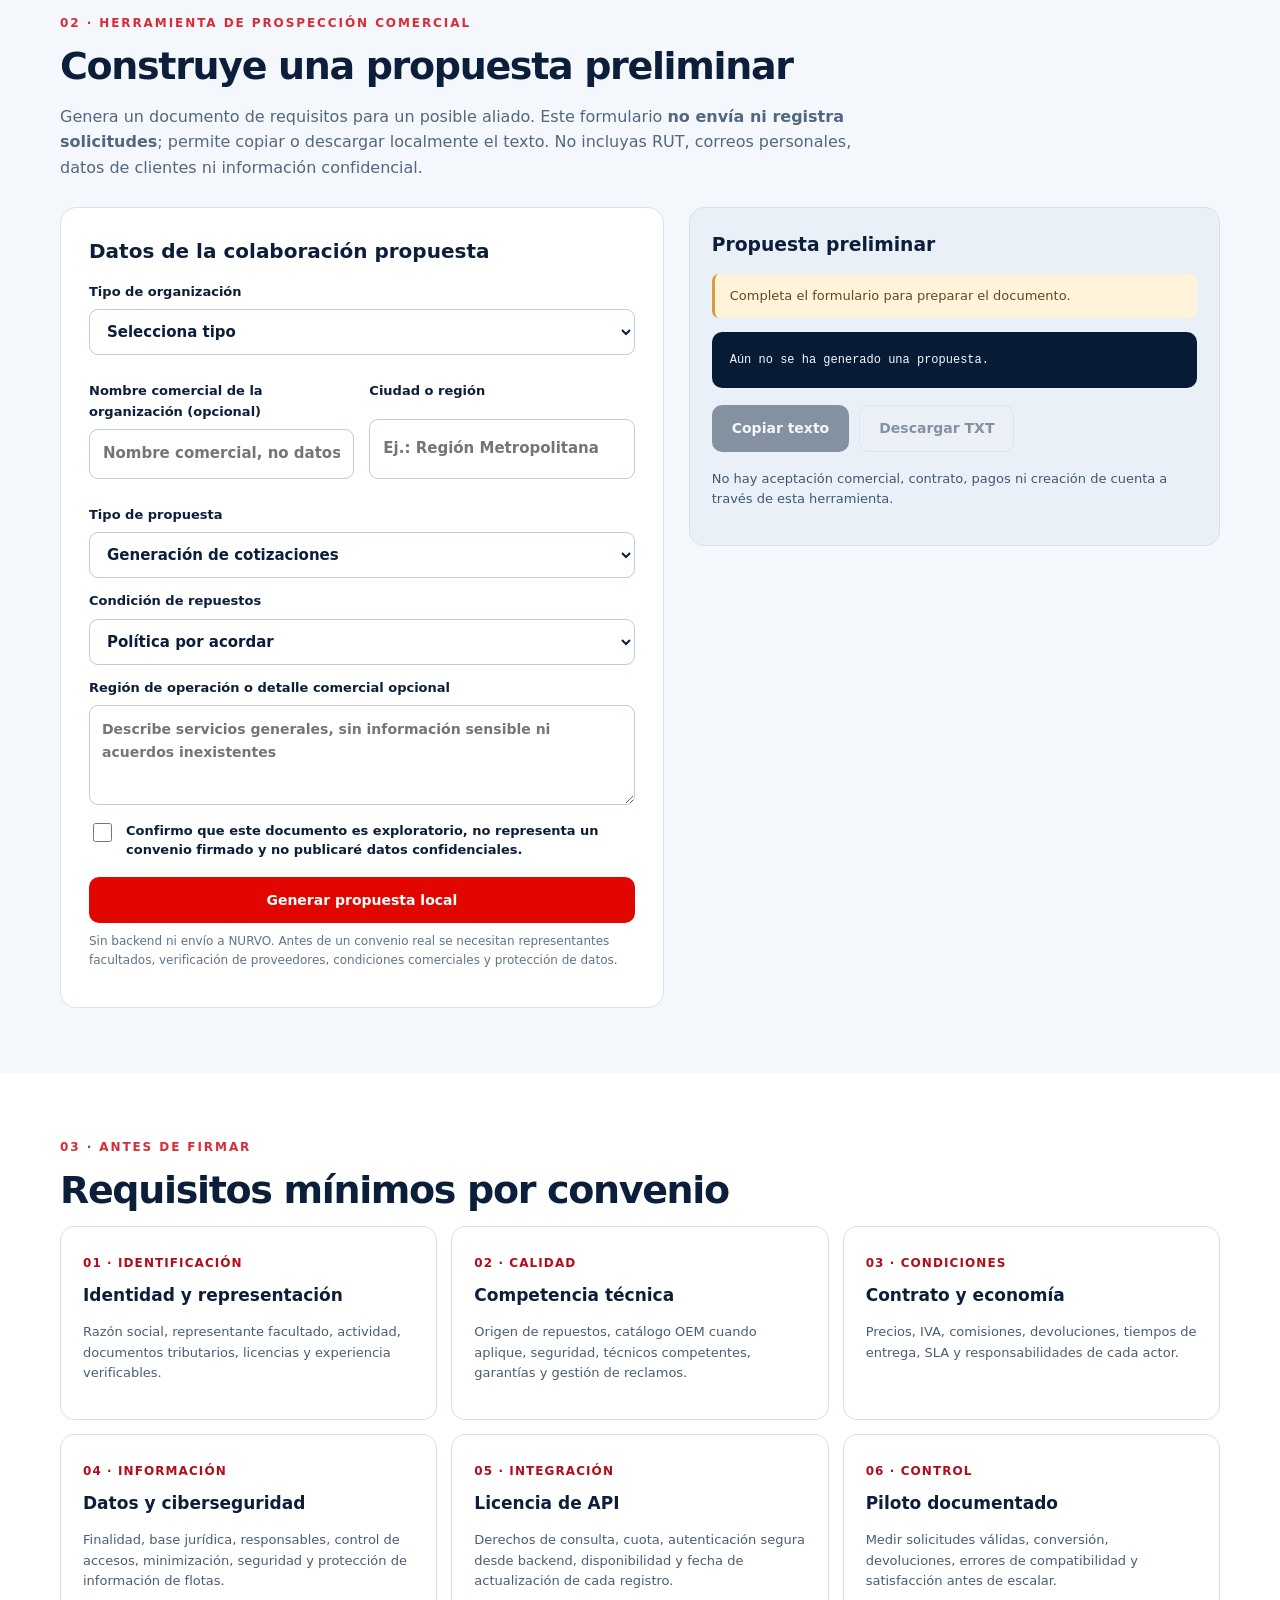
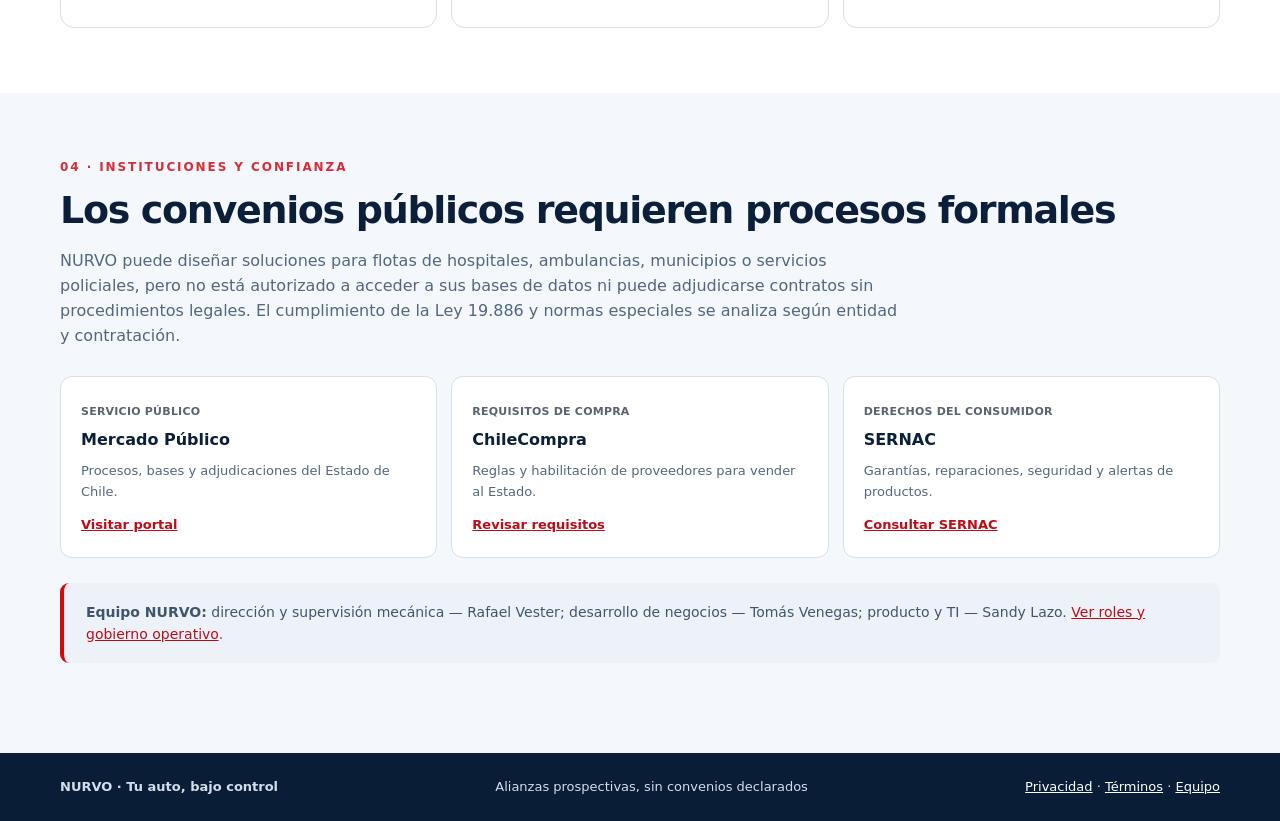
==== commit 2ba0a021: "feat(vin): link identification guide to homepage, parts, partner workflow and privacy" ====
--- a/alianzas.html
+++ b/alianzas.html
@@ -16,7 +16,7 @@
 <section class="page-section container"><p class="overline">01 · Actores del ecosistema</p><h2>¿Dónde podría aportar NURVO?</h2>
 <p class="page-intro">Cada línea requiere validación comercial, evaluación técnica y condiciones contractuales. La colaboración debe generar beneficios reales antes de establecer comisiones.</p>
 <div class="card-grid">
-<article class="team-card"><p class="person-role">PROVEEDORES</p><h3>Repuesteras y distribuidores</h3><p>Catálogo de piezas genuinas, OES, alternativas, usadas trazables y remanufacturadas, con precios, stock y documentos solo cuando exista autorización.</p><ul><li>SKU y número OEM</li><li>Fuente/fecha de precio</li><li>Garantías y condiciones de devolución</li></ul></article>
+<article class="team-card"><p class="person-role">PROVEEDORES</p><h3>Repuesteras y distribuidores</h3><p>Catálogo de piezas genuinas, OES, alternativas, usadas trazables y remanufacturadas, con precios, stock y documentos solo cuando exista autorización. La compatibilidad mediante VIN requiere una fuente técnica autorizada y <a href="vin.html#donde-encontrarlo">orientación para encontrar el identificador</a>.</p><ul><li>SKU y número OEM</li><li>Fuente/fecha de precio</li><li>Garantías y condiciones de devolución</li></ul></article>
 <article class="team-card"><p class="person-role">SERVICIOS</p><h3>Talleres mecánicos</h3><p>Solicitudes estructuradas, diagnósticos y presupuestos. Cada taller define transparentemente si acepta piezas aportadas por el cliente o alternativas.</p><ul><li>Profesionales y especialidades</li><li>Seguridad y trazabilidad</li><li>Garantía de instalación</li></ul></article>
 <article class="team-card"><p class="person-role">FLOTAS</p><h3>Empresas y arrendadoras</h3><p>Planificación de servicios de vehículos empresariales, leasing, carsharing y arriendo con autorización del titular y del gestor.</p><ul><li>Programas de mantenimiento</li><li>Costos por unidad y desempeño</li><li>Acceso segregado por empresa</li></ul></article>
 <article class="team-card"><p class="person-role">MARCA / IMPORTADOR</p><h3>Redes de postventa</h3><p>Posibles conversaciones con actores como Ford, Nissan, Hyundai, Volkswagen y otros, sin atribuirles apoyo ni compartir catálogos restringidos sin licencia.</p></article>
